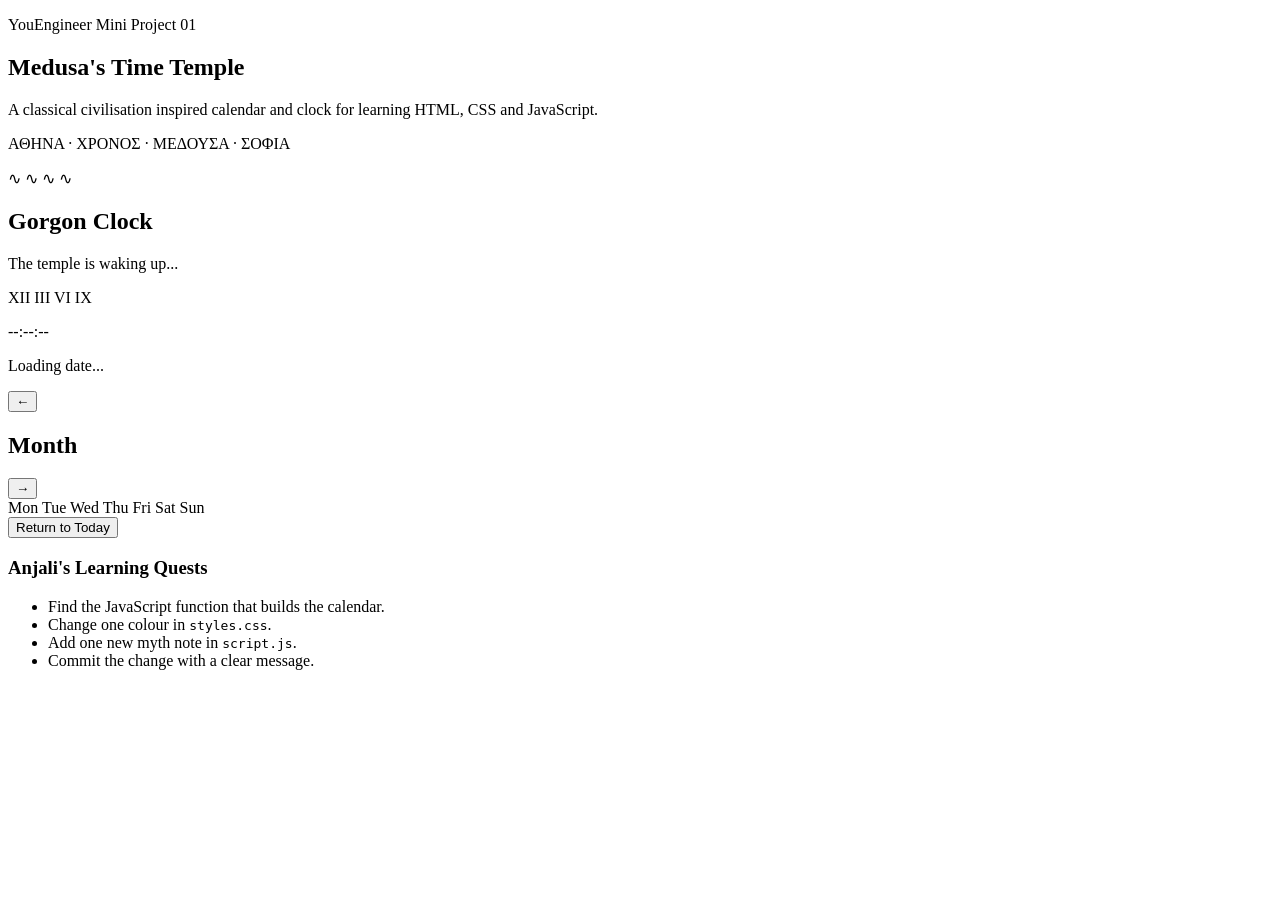
==== index.html @ f4bef161 "Add Medusa calendar clock entry page" ====
<!DOCTYPE html>
<html lang="en">
<head>
  <meta charset="UTF-8" />
  <meta name="viewport" content="width=device-width, initial-scale=1.0" />
  <title>Medusa's Time Temple</title>
  <link rel="stylesheet" href="styles.css" />
  <script src="script.js" defer></script>
</head>
<body>
  <main class="temple-shell">
    <section class="hero">
      <p class="eyebrow">YouEngineer Mini Project 01</p>
      <h1>Medusa's Time Temple</h1>
      <p class="subtitle">
        A classical civilisation inspired calendar and clock for learning HTML, CSS and JavaScript.
      </p>
      <p class="frieze">ΑΘΗΝΑ · ΧΡΟΝΟΣ · ΜΕΔΟΥΣΑ · ΣΟΦΙΑ</p>
    </section>

    <section class="dashboard" aria-label="Medusa calendar and clock dashboard">
      <article class="panel medusa-panel">
        <div class="medusa-art" aria-hidden="true">
          <span class="snake snake-one">∿</span>
          <span class="snake snake-two">∿</span>
          <span class="snake snake-three">∿</span>
          <span class="snake snake-four">∿</span>
          <div class="face">
            <div class="eye left-eye"></div>
            <div class="eye right-eye"></div>
            <div class="nose"></div>
            <div class="mouth"></div>
          </div>
        </div>

        <h2>Gorgon Clock</h2>
        <p class="myth-note" id="mythNote">The temple is waking up...</p>

        <div class="clock" aria-label="Analogue clock">
          <div class="clock-ring"></div>
          <div class="hand hour-hand" id="hourHand"></div>
          <div class="hand minute-hand" id="minuteHand"></div>
          <div class="hand second-hand" id="secondHand"></div>
          <div class="clock-centre"></div>
          <span class="clock-number twelve">XII</span>
          <span class="clock-number three">III</span>
          <span class="clock-number six">VI</span>
          <span class="clock-number nine">IX</span>
        </div>

        <p class="digital-time" id="digitalTime">--:--:--</p>
        <p class="digital-date" id="digitalDate">Loading date...</p>
      </article>

      <article class="panel calendar-panel">
        <div class="calendar-header">
          <button type="button" id="previousMonth" aria-label="Previous month">←</button>
          <h2 id="monthTitle">Month</h2>
          <button type="button" id="nextMonth" aria-label="Next month">→</button>
        </div>

        <div class="calendar-grid weekday-row" aria-hidden="true">
          <span>Mon</span>
          <span>Tue</span>
          <span>Wed</span>
          <span>Thu</span>
          <span>Fri</span>
          <span>Sat</span>
          <span>Sun</span>
        </div>

        <div class="calendar-grid days-grid" id="calendarDays" aria-label="Calendar days"></div>

        <button type="button" class="today-button" id="todayButton">Return to Today</button>

        <section class="quest-box" aria-label="Learning quests">
          <h3>Anjali's Learning Quests</h3>
          <ul>
            <li>Find the JavaScript function that builds the calendar.</li>
            <li>Change one colour in <code>styles.css</code>.</li>
            <li>Add one new myth note in <code>script.js</code>.</li>
            <li>Commit the change with a clear message.</li>
          </ul>
        </section>
      </article>
    </section>
  </main>
</body>
</html>
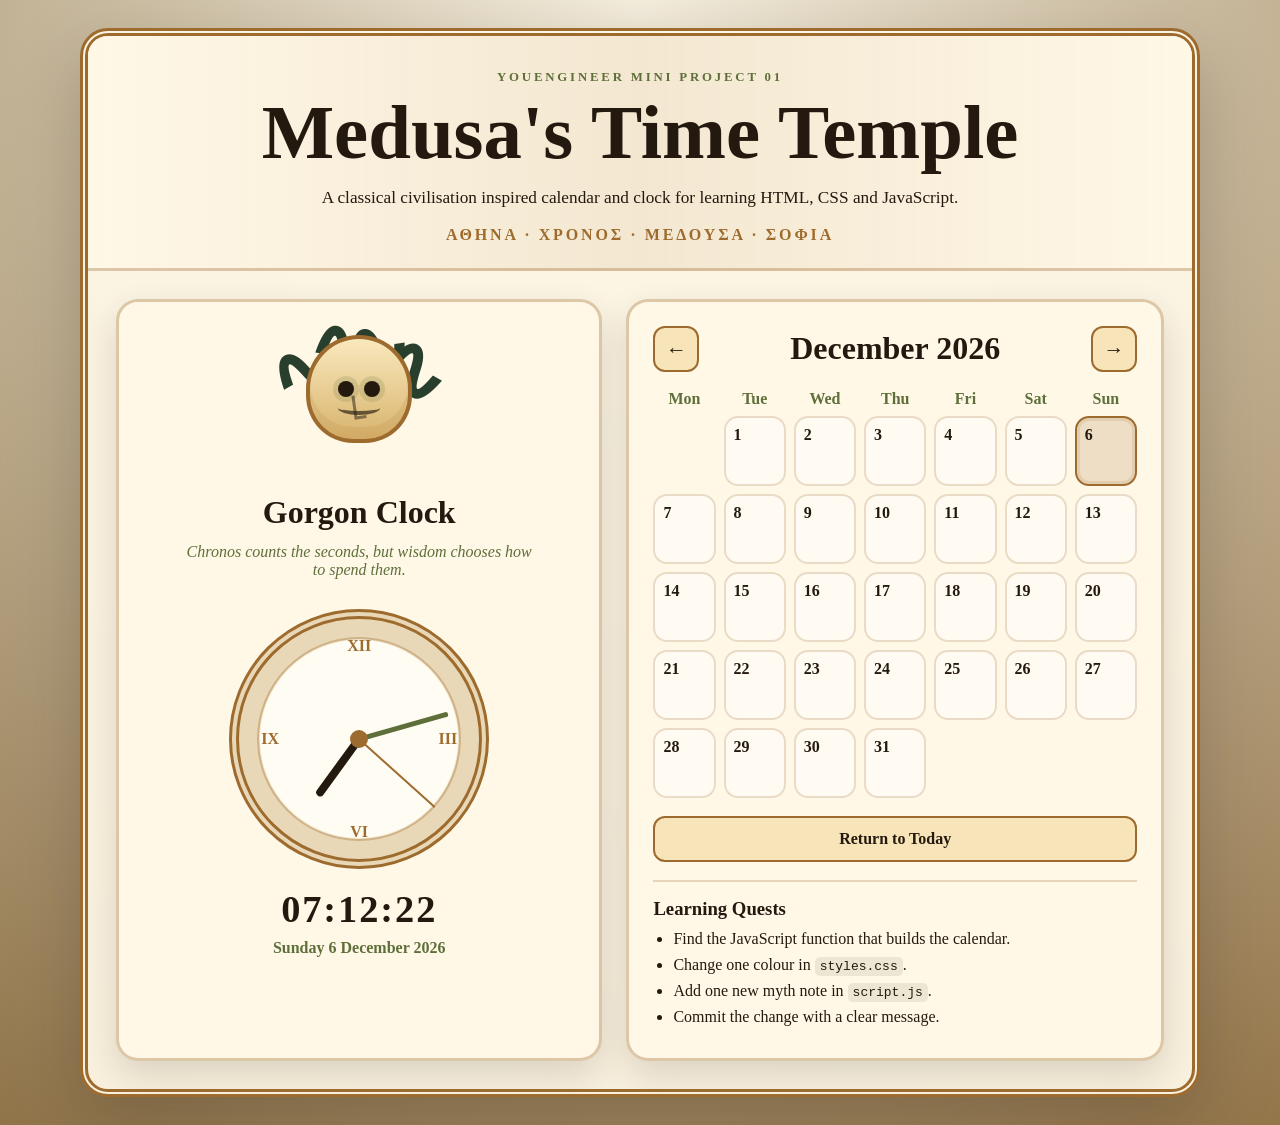
==== commit 784b799b: "Remove personal names from page" ====
--- a/index.html
+++ b/index.html
@@ -74,7 +74,7 @@
         <button type="button" class="today-button" id="todayButton">Return to Today</button>
 
         <section class="quest-box" aria-label="Learning quests">
-          <h3>Anjali's Learning Quests</h3>
+          <h3>Learning Quests</h3>
           <ul>
             <li>Find the JavaScript function that builds the calendar.</li>
             <li>Change one colour in <code>styles.css</code>.</li>
--- a/styles.css
+++ b/styles.css
@@ -0,0 +1,415 @@
+:root {
+  --ink: #24190f;
+  --marble: #fff8e7;
+  --stone: #e9d8b7;
+  --bronze: #9e6b2e;
+  --olive: #5f6f3a;
+  --snake: #273f2c;
+  --shade: rgba(36, 25, 15, 0.25);
+}
+
+* {
+  box-sizing: border-box;
+}
+
+body {
+  margin: 0;
+  min-height: 100vh;
+  font-family: Georgia, "Times New Roman", serif;
+  color: var(--ink);
+  background:
+    radial-gradient(circle at top, rgba(255, 248, 231, 0.96), rgba(171, 137, 86, 0.78)),
+    linear-gradient(135deg, #1b231a, #40301f);
+  padding: 28px;
+}
+
+.temple-shell {
+  max-width: 1120px;
+  margin: 0 auto;
+  background: rgba(255, 248, 231, 0.94);
+  border: 8px double var(--bronze);
+  border-radius: 28px;
+  overflow: hidden;
+  box-shadow: 0 24px 70px var(--shade);
+}
+
+.hero {
+  text-align: center;
+  padding: 34px 24px 24px;
+  border-bottom: 3px solid rgba(158, 107, 46, 0.35);
+  background:
+    linear-gradient(90deg, transparent, rgba(158, 107, 46, 0.12), transparent),
+    var(--marble);
+}
+
+.eyebrow {
+  margin: 0 0 10px;
+  color: var(--olive);
+  font-size: 0.8rem;
+  font-weight: bold;
+  letter-spacing: 0.22em;
+  text-transform: uppercase;
+}
+
+h1 {
+  margin: 0;
+  font-size: clamp(2.3rem, 6vw, 5rem);
+  line-height: 1;
+}
+
+.subtitle {
+  max-width: 720px;
+  margin: 16px auto 0;
+  font-size: 1.08rem;
+}
+
+.frieze {
+  margin: 18px 0 0;
+  color: var(--bronze);
+  font-weight: bold;
+  letter-spacing: 0.18em;
+}
+
+.dashboard {
+  display: grid;
+  grid-template-columns: 0.95fr 1.05fr;
+  gap: 24px;
+  padding: 28px;
+}
+
+.panel {
+  background: var(--marble);
+  border: 3px solid rgba(158, 107, 46, 0.35);
+  border-radius: 22px;
+  padding: 24px;
+  box-shadow: 0 14px 35px rgba(36, 25, 15, 0.14);
+}
+
+.panel h2 {
+  margin: 0 0 12px;
+  font-size: 2rem;
+}
+
+.medusa-panel {
+  text-align: center;
+}
+
+.medusa-art {
+  position: relative;
+  width: 180px;
+  height: 150px;
+  margin: 0 auto 18px;
+}
+
+.face {
+  position: absolute;
+  left: 50%;
+  top: 42%;
+  width: 106px;
+  height: 108px;
+  transform: translate(-50%, -50%);
+  border: 4px solid var(--bronze);
+  border-radius: 52% 52% 46% 46%;
+  background: linear-gradient(#f9e8bd, #d8b36c);
+  box-shadow: inset 0 -12px 0 rgba(158, 107, 46, 0.12);
+}
+
+.snake {
+  position: absolute;
+  color: var(--snake);
+  font-size: 5.2rem;
+  font-weight: bold;
+  line-height: 1;
+}
+
+.snake-one {
+  left: 0;
+  top: 4px;
+  transform: rotate(-30deg);
+}
+
+.snake-two {
+  right: 0;
+  top: 4px;
+  transform: rotate(30deg);
+}
+
+.snake-three {
+  left: 38px;
+  top: -16px;
+  transform: rotate(8deg);
+}
+
+.snake-four {
+  right: 38px;
+  top: -16px;
+  transform: rotate(-8deg);
+}
+
+.eye {
+  position: absolute;
+  top: 42px;
+  width: 16px;
+  height: 16px;
+  border-radius: 50%;
+  background: var(--ink);
+  box-shadow: 0 0 0 5px rgba(95, 111, 58, 0.18);
+}
+
+.left-eye {
+  left: 28px;
+}
+
+.right-eye {
+  right: 28px;
+}
+
+.nose {
+  position: absolute;
+  left: 50%;
+  top: 56px;
+  width: 12px;
+  height: 24px;
+  border-left: 3px solid rgba(36, 25, 15, 0.5);
+  border-bottom: 3px solid rgba(36, 25, 15, 0.5);
+  transform: translateX(-50%) rotate(-8deg);
+}
+
+.mouth {
+  position: absolute;
+  left: 50%;
+  bottom: 24px;
+  width: 42px;
+  height: 14px;
+  border-bottom: 4px solid rgba(36, 25, 15, 0.65);
+  border-radius: 50%;
+  transform: translateX(-50%);
+}
+
+.myth-note {
+  min-height: 48px;
+  margin: 0 auto 18px;
+  max-width: 360px;
+  color: var(--olive);
+  font-style: italic;
+}
+
+.clock {
+  position: relative;
+  width: 260px;
+  height: 260px;
+  margin: 0 auto 18px;
+  border: 10px double var(--bronze);
+  border-radius: 50%;
+  background:
+    radial-gradient(circle, #fffdf3 0 58%, #e9d8b7 59% 100%);
+}
+
+.clock-ring {
+  position: absolute;
+  inset: 18px;
+  border: 2px solid rgba(158, 107, 46, 0.35);
+  border-radius: 50%;
+}
+
+.hand {
+  position: absolute;
+  left: 50%;
+  bottom: 50%;
+  transform-origin: bottom center;
+  border-radius: 999px;
+}
+
+.hour-hand {
+  width: 8px;
+  height: 70px;
+  margin-left: -4px;
+  background: var(--ink);
+}
+
+.minute-hand {
+  width: 5px;
+  height: 92px;
+  margin-left: -2.5px;
+  background: var(--olive);
+}
+
+.second-hand {
+  width: 2px;
+  height: 102px;
+  margin-left: -1px;
+  background: var(--bronze);
+}
+
+.clock-centre {
+  position: absolute;
+  left: 50%;
+  top: 50%;
+  width: 18px;
+  height: 18px;
+  border-radius: 50%;
+  background: var(--bronze);
+  transform: translate(-50%, -50%);
+}
+
+.clock-number {
+  position: absolute;
+  font-weight: bold;
+  color: var(--bronze);
+}
+
+.twelve {
+  top: 18px;
+  left: 50%;
+  transform: translateX(-50%);
+}
+
+.three {
+  right: 22px;
+  top: 50%;
+  transform: translateY(-50%);
+}
+
+.six {
+  bottom: 18px;
+  left: 50%;
+  transform: translateX(-50%);
+}
+
+.nine {
+  left: 22px;
+  top: 50%;
+  transform: translateY(-50%);
+}
+
+.digital-time {
+  margin: 0;
+  font-size: 2.4rem;
+  font-weight: bold;
+  letter-spacing: 0.05em;
+}
+
+.digital-date {
+  margin: 8px 0 0;
+  color: var(--olive);
+  font-weight: bold;
+}
+
+.calendar-header {
+  display: grid;
+  grid-template-columns: 46px 1fr 46px;
+  gap: 12px;
+  align-items: center;
+  margin-bottom: 18px;
+}
+
+.calendar-header h2 {
+  margin: 0;
+  text-align: center;
+}
+
+button {
+  border: 2px solid var(--bronze);
+  border-radius: 12px;
+  background: #f7e4b9;
+  color: var(--ink);
+  font: inherit;
+  font-weight: bold;
+  cursor: pointer;
+  transition: transform 160ms ease, box-shadow 160ms ease;
+}
+
+button:hover,
+button:focus-visible {
+  transform: translateY(-2px);
+  box-shadow: 0 8px 14px rgba(36, 25, 15, 0.18);
+}
+
+.calendar-header button {
+  height: 46px;
+  font-size: 1.3rem;
+}
+
+.calendar-grid {
+  display: grid;
+  grid-template-columns: repeat(7, 1fr);
+  gap: 8px;
+}
+
+.weekday-row {
+  margin-bottom: 8px;
+  text-align: center;
+  color: var(--olive);
+  font-weight: bold;
+}
+
+.day {
+  min-height: 70px;
+  padding: 8px;
+  border: 2px solid rgba(158, 107, 46, 0.22);
+  border-radius: 14px;
+  background: rgba(255, 255, 255, 0.45);
+  font-weight: bold;
+}
+
+.day.empty {
+  background: transparent;
+  border-color: transparent;
+}
+
+.day.today {
+  border-color: var(--bronze);
+  background: rgba(158, 107, 46, 0.18);
+  box-shadow: inset 0 0 0 3px rgba(158, 107, 46, 0.15);
+}
+
+.today-button {
+  width: 100%;
+  margin: 18px 0;
+  padding: 12px 16px;
+}
+
+.quest-box {
+  border-top: 2px solid rgba(158, 107, 46, 0.25);
+  padding-top: 16px;
+}
+
+.quest-box h3 {
+  margin: 0 0 10px;
+}
+
+.quest-box ul {
+  margin: 0;
+  padding-left: 20px;
+}
+
+.quest-box li {
+  margin: 8px 0;
+}
+
+code {
+  background: rgba(95, 111, 58, 0.12);
+  padding: 2px 5px;
+  border-radius: 5px;
+}
+
+@media (max-width: 840px) {
+  body {
+    padding: 14px;
+  }
+
+  .dashboard {
+    grid-template-columns: 1fr;
+    padding: 18px;
+  }
+
+  .clock {
+    width: 230px;
+    height: 230px;
+  }
+
+  .day {
+    min-height: 54px;
+    padding: 6px;
+  }
+}
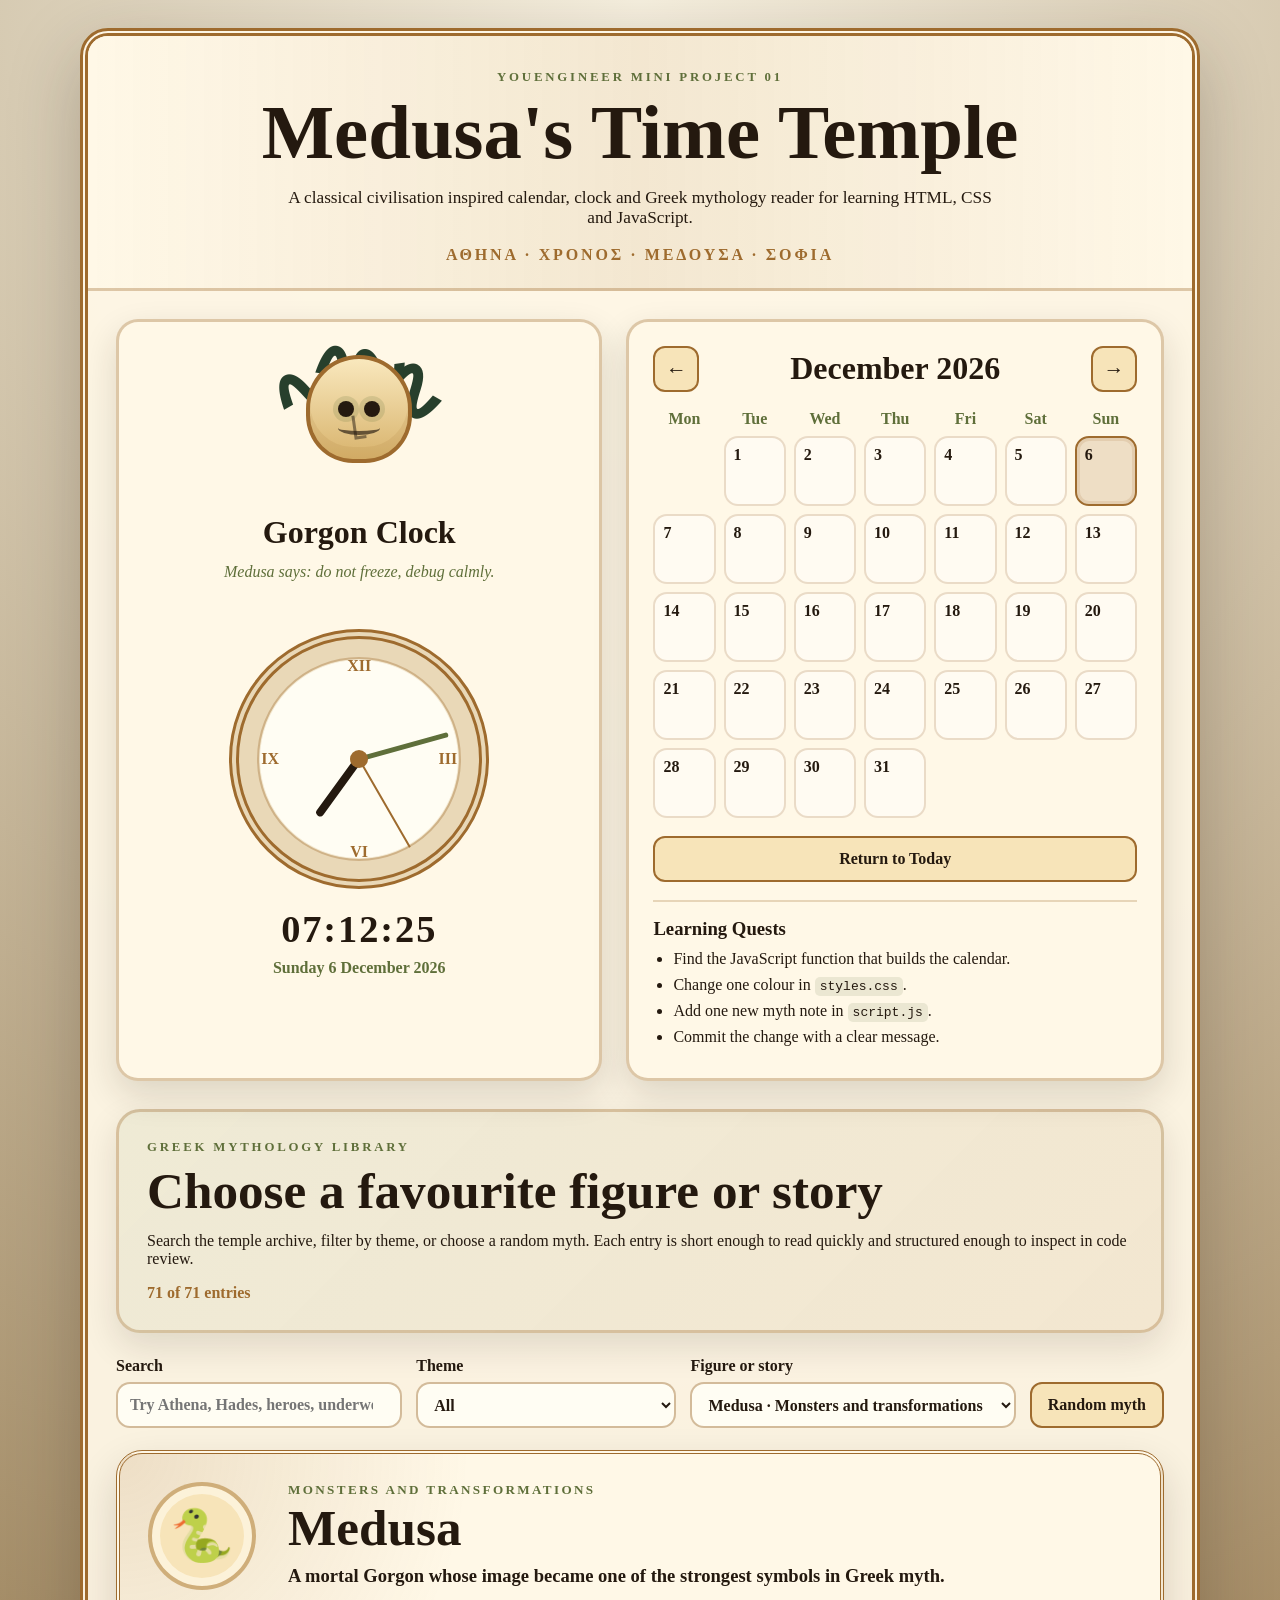
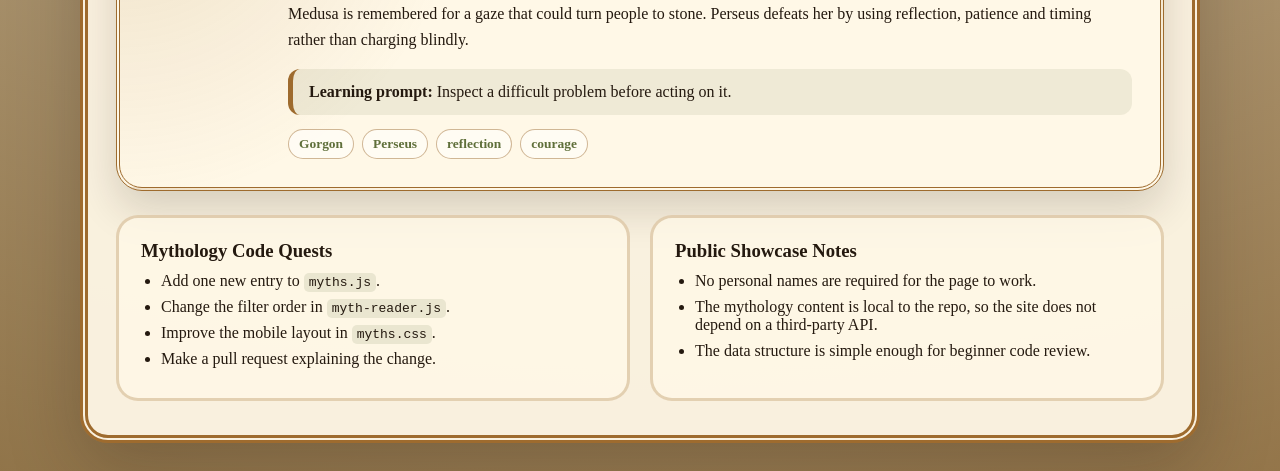
==== commit 7e0947df: "Add mythology reader interface" ====
--- a/index.html
+++ b/index.html
@@ -5,7 +5,10 @@
   <meta name="viewport" content="width=device-width, initial-scale=1.0" />
   <title>Medusa's Time Temple</title>
   <link rel="stylesheet" href="styles.css" />
+  <link rel="stylesheet" href="myths.css" />
+  <script src="myths.js" defer></script>
   <script src="script.js" defer></script>
+  <script src="myth-reader.js" defer></script>
 </head>
 <body>
   <main class="temple-shell">
@@ -13,7 +16,7 @@
       <p class="eyebrow">YouEngineer Mini Project 01</p>
       <h1>Medusa's Time Temple</h1>
       <p class="subtitle">
-        A classical civilisation inspired calendar and clock for learning HTML, CSS and JavaScript.
+        A classical civilisation inspired calendar, clock and Greek mythology reader for learning HTML, CSS and JavaScript.
       </p>
       <p class="frieze">ΑΘΗΝΑ · ΧΡΟΝΟΣ · ΜΕΔΟΥΣΑ · ΣΟΦΙΑ</p>
     </section>
@@ -84,6 +87,69 @@
         </section>
       </article>
     </section>
+
+    <section class="myth-library" aria-label="Greek mythology library">
+      <div class="library-intro">
+        <p class="eyebrow">Greek Mythology Library</p>
+        <h2>Choose a favourite figure or story</h2>
+        <p>
+          Search the temple archive, filter by theme, or choose a random myth. Each entry is short enough to read quickly and structured enough to inspect in code review.
+        </p>
+        <p class="entry-count" id="mythCount">Loading mythology entries...</p>
+      </div>
+
+      <div class="library-controls" aria-label="Mythology selection controls">
+        <label class="control-group">
+          Search
+          <input id="mythSearch" type="search" placeholder="Try Athena, Hades, heroes, underworld..." />
+        </label>
+
+        <label class="control-group">
+          Theme
+          <select id="mythGroup" aria-label="Choose mythology theme"></select>
+        </label>
+
+        <label class="control-group">
+          Figure or story
+          <select id="mythSelect" aria-label="Choose mythology entry"></select>
+        </label>
+
+        <button type="button" class="random-button" id="randomMyth">Random myth</button>
+      </div>
+
+      <article class="myth-card" aria-live="polite">
+        <div class="myth-symbol" id="mythSymbol" aria-hidden="true">🏛️</div>
+        <div>
+          <p class="myth-category" id="mythCategory">Greek mythology</p>
+          <h2 id="mythName">Loading...</h2>
+          <p class="myth-summary" id="mythSummary">Preparing the archive.</p>
+          <p class="myth-story" id="mythStory"></p>
+          <p class="learning-line"><strong>Learning prompt:</strong> <span id="mythLesson"></span></p>
+          <div class="tag-row" id="mythTags" aria-label="Mythology tags"></div>
+        </div>
+      </article>
+
+      <div class="library-footer">
+        <section class="quest-box" aria-label="Mythology code quests">
+          <h3>Mythology Code Quests</h3>
+          <ul>
+            <li>Add one new entry to <code>myths.js</code>.</li>
+            <li>Change the filter order in <code>myth-reader.js</code>.</li>
+            <li>Improve the mobile layout in <code>myths.css</code>.</li>
+            <li>Make a pull request explaining the change.</li>
+          </ul>
+        </section>
+
+        <section class="quest-box" aria-label="Public showcase notes">
+          <h3>Public Showcase Notes</h3>
+          <ul>
+            <li>No personal names are required for the page to work.</li>
+            <li>The mythology content is local to the repo, so the site does not depend on a third-party API.</li>
+            <li>The data structure is simple enough for beginner code review.</li>
+          </ul>
+        </section>
+      </div>
+    </section>
   </main>
 </body>
 </html>
--- a/myths.css
+++ b/myths.css
@@ -0,0 +1,195 @@
+.myth-library {
+  padding: 0 28px 34px;
+}
+
+.library-intro {
+  padding: 28px;
+  margin: 0 0 24px;
+  border: 3px solid rgba(158, 107, 46, 0.32);
+  border-radius: 24px;
+  background:
+    linear-gradient(135deg, rgba(95, 111, 58, 0.1), rgba(158, 107, 46, 0.12)),
+    var(--marble);
+  box-shadow: 0 14px 35px rgba(36, 25, 15, 0.12);
+}
+
+.library-intro h2 {
+  margin: 0 0 10px;
+  font-size: clamp(2rem, 4vw, 3.6rem);
+  line-height: 1;
+}
+
+.library-intro p:last-child {
+  max-width: 780px;
+  margin-bottom: 0;
+}
+
+.library-controls {
+  display: grid;
+  grid-template-columns: 1.1fr 1fr 1.25fr auto;
+  gap: 14px;
+  align-items: end;
+  margin-bottom: 22px;
+}
+
+.control-group {
+  display: grid;
+  gap: 7px;
+  font-weight: bold;
+}
+
+.control-group input,
+.control-group select {
+  width: 100%;
+  min-height: 46px;
+  border: 2px solid rgba(158, 107, 46, 0.45);
+  border-radius: 14px;
+  background: #fffdf3;
+  color: var(--ink);
+  font: inherit;
+  padding: 10px 12px;
+}
+
+.random-button {
+  min-height: 46px;
+  padding: 10px 16px;
+  white-space: nowrap;
+}
+
+.myth-card {
+  display: grid;
+  grid-template-columns: 116px 1fr;
+  gap: 24px;
+  align-items: start;
+  padding: 28px;
+  border: 4px double var(--bronze);
+  border-radius: 26px;
+  background:
+    radial-gradient(circle at top left, rgba(158, 107, 46, 0.18), transparent 32%),
+    var(--marble);
+  box-shadow: 0 18px 42px rgba(36, 25, 15, 0.16);
+}
+
+.myth-symbol {
+  display: grid;
+  place-items: center;
+  width: 108px;
+  height: 108px;
+  border: 4px solid rgba(158, 107, 46, 0.45);
+  border-radius: 50%;
+  background: #f7e4b9;
+  font-size: 3.2rem;
+  box-shadow: inset 0 0 0 8px rgba(255, 248, 231, 0.7);
+}
+
+.myth-card h2 {
+  margin: 4px 0 12px;
+  font-size: clamp(2rem, 4vw, 3.4rem);
+  line-height: 1;
+}
+
+.myth-category {
+  margin: 0;
+  color: var(--olive);
+  font-size: 0.82rem;
+  font-weight: bold;
+  letter-spacing: 0.18em;
+  text-transform: uppercase;
+}
+
+.myth-summary {
+  margin: 0 0 14px;
+  font-size: 1.16rem;
+  font-weight: bold;
+}
+
+.myth-story {
+  margin: 0 0 16px;
+  line-height: 1.62;
+}
+
+.learning-line {
+  margin: 0 0 14px;
+  padding: 14px 16px;
+  border-left: 5px solid var(--bronze);
+  border-radius: 12px;
+  background: rgba(95, 111, 58, 0.1);
+}
+
+.tag-row {
+  display: flex;
+  flex-wrap: wrap;
+  gap: 8px;
+  margin-top: 12px;
+}
+
+.myth-tag {
+  border: 1px solid rgba(158, 107, 46, 0.48);
+  border-radius: 999px;
+  background: rgba(255, 255, 255, 0.52);
+  padding: 6px 10px;
+  color: var(--olive);
+  font-size: 0.84rem;
+  font-weight: bold;
+}
+
+.library-footer {
+  display: grid;
+  grid-template-columns: 1fr 1fr;
+  gap: 20px;
+  margin-top: 24px;
+}
+
+.library-footer .quest-box {
+  border: 3px solid rgba(158, 107, 46, 0.28);
+  border-radius: 22px;
+  padding: 22px;
+  background: rgba(255, 248, 231, 0.75);
+}
+
+.entry-count {
+  margin: 8px 0 0;
+  color: var(--bronze);
+  font-weight: bold;
+}
+
+@media (max-width: 980px) {
+  .library-controls {
+    grid-template-columns: 1fr 1fr;
+  }
+
+  .random-button {
+    grid-column: span 2;
+  }
+
+  .library-footer {
+    grid-template-columns: 1fr;
+  }
+}
+
+@media (max-width: 680px) {
+  .myth-library {
+    padding: 0 18px 24px;
+  }
+
+  .library-controls {
+    grid-template-columns: 1fr;
+  }
+
+  .random-button {
+    grid-column: auto;
+  }
+
+  .myth-card {
+    grid-template-columns: 1fr;
+    text-align: center;
+  }
+
+  .myth-symbol {
+    margin: 0 auto;
+  }
+
+  .tag-row {
+    justify-content: center;
+  }
+}
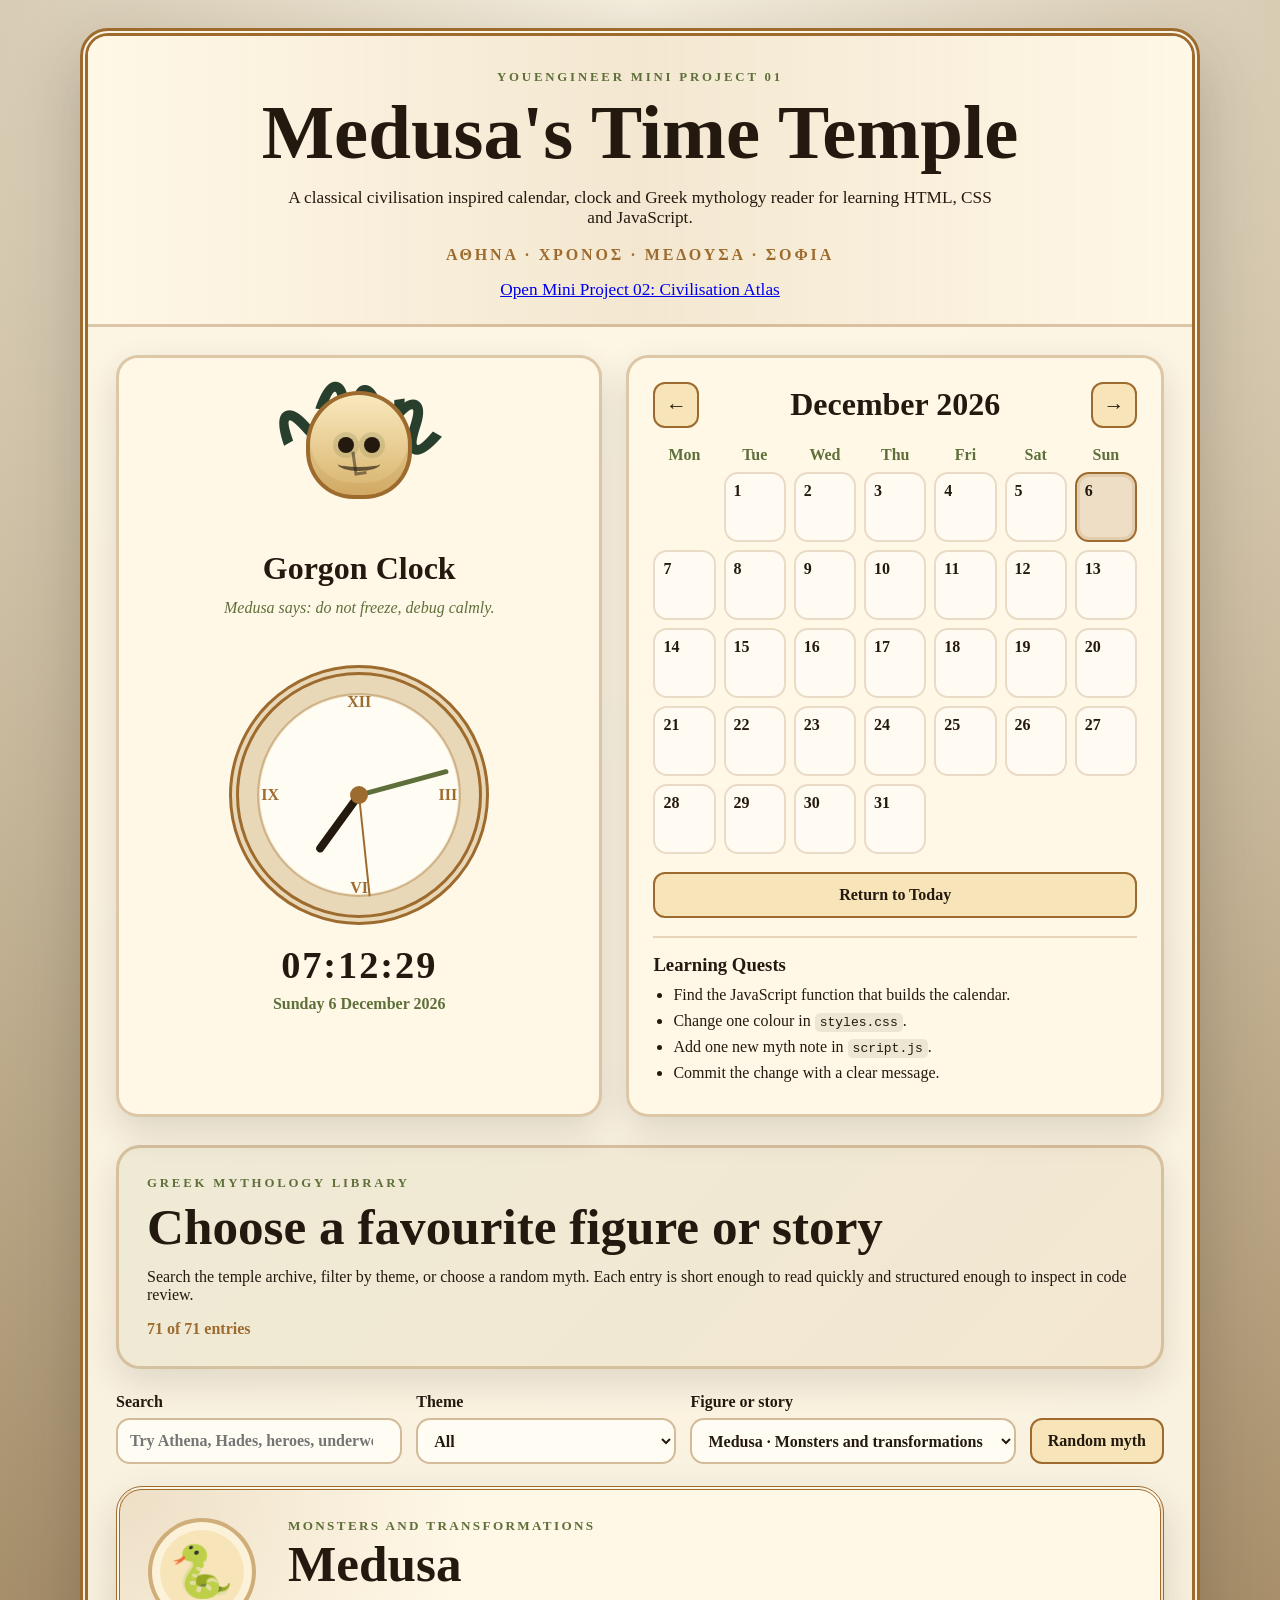
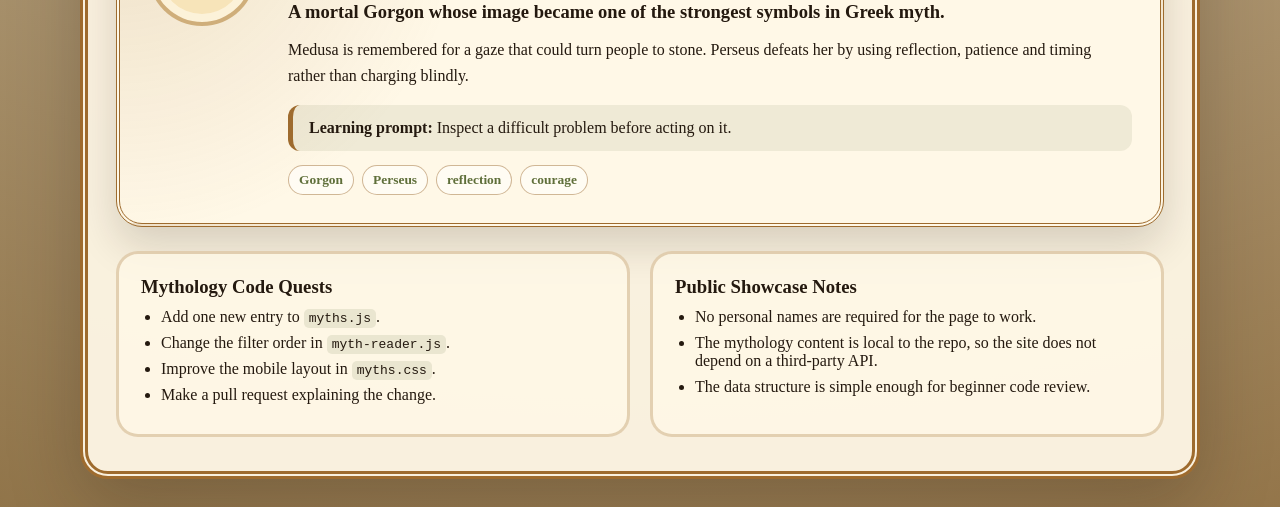
==== commit 3a5a351c: "Link civilisation atlas from main page" ====
--- a/index.html
+++ b/index.html
@@ -19,6 +19,9 @@
         A classical civilisation inspired calendar, clock and Greek mythology reader for learning HTML, CSS and JavaScript.
       </p>
       <p class="frieze">ΑΘΗΝΑ · ΧΡΟΝΟΣ · ΜΕΔΟΥΣΑ · ΣΟΦΙΑ</p>
+      <p class="subtitle">
+        <a href="civilisation-map.html">Open Mini Project 02: Civilisation Atlas</a>
+      </p>
     </section>
 
     <section class="dashboard" aria-label="Medusa calendar and clock dashboard">
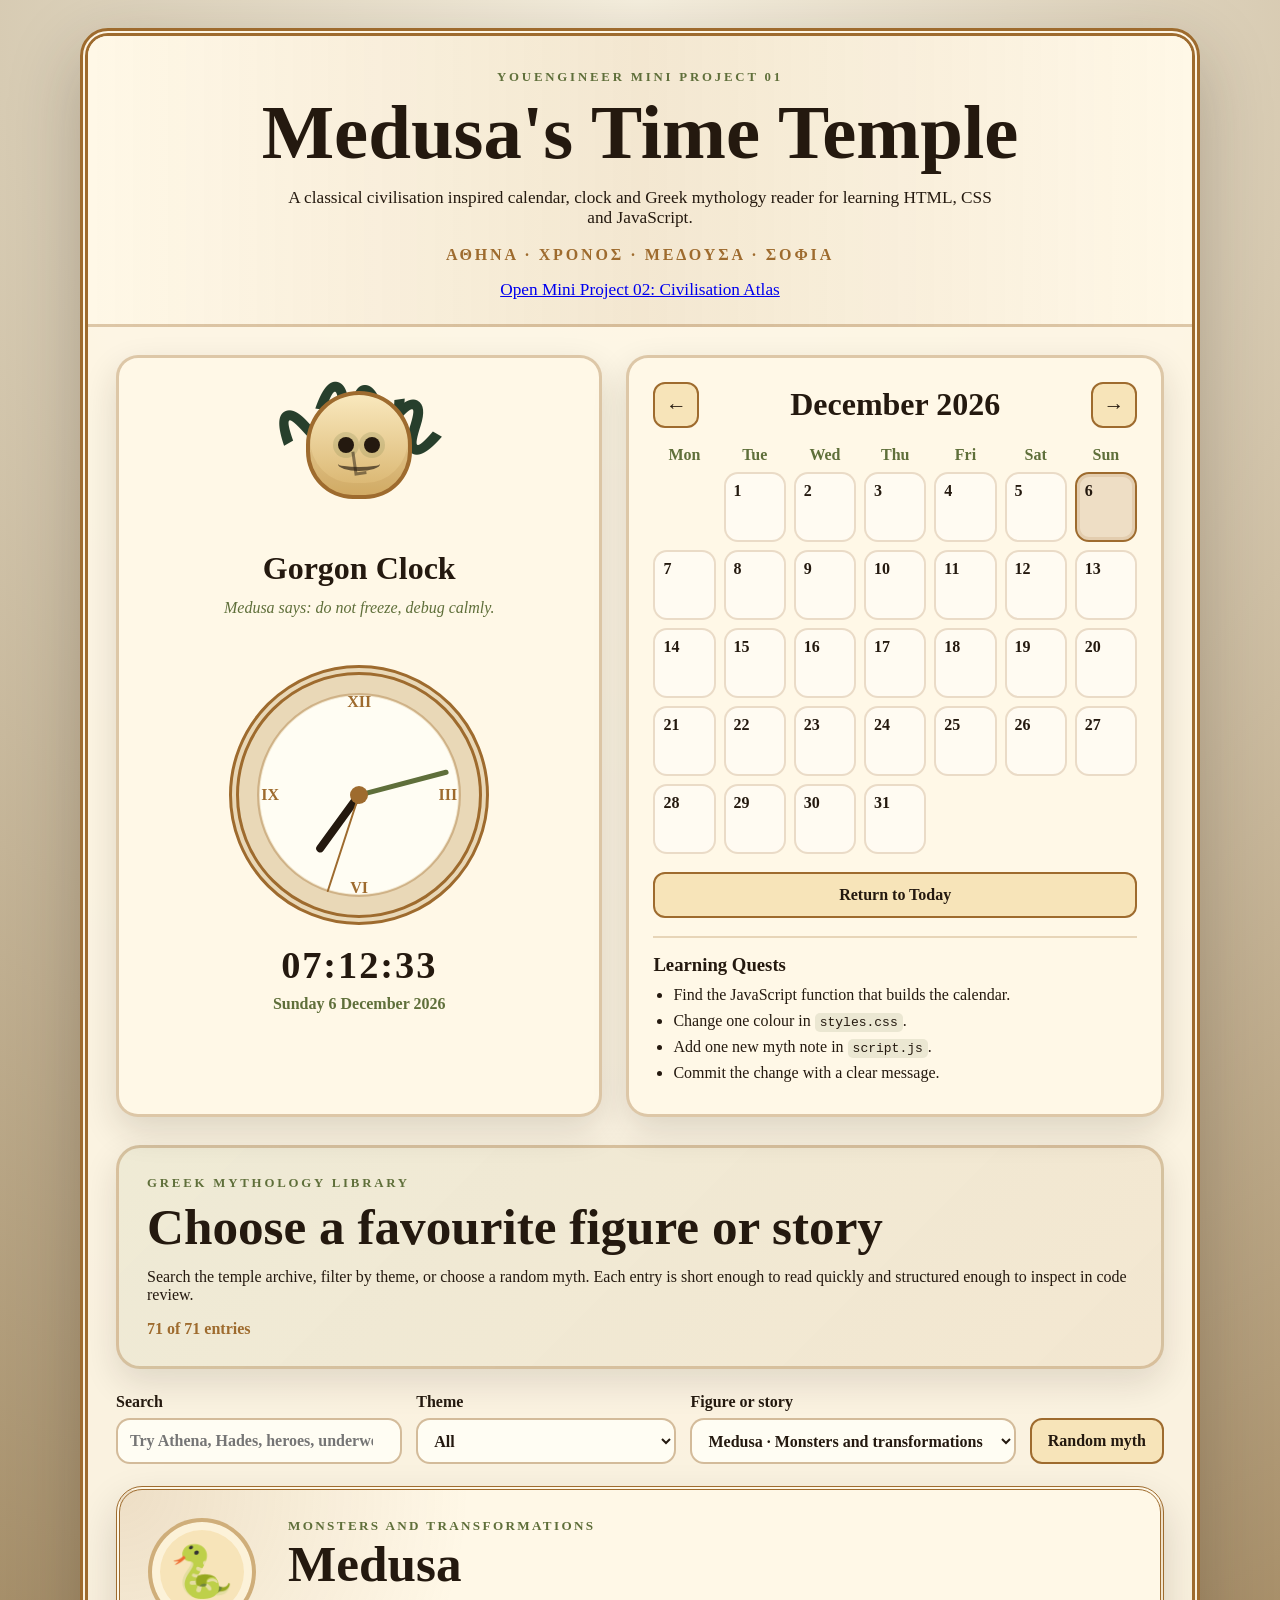
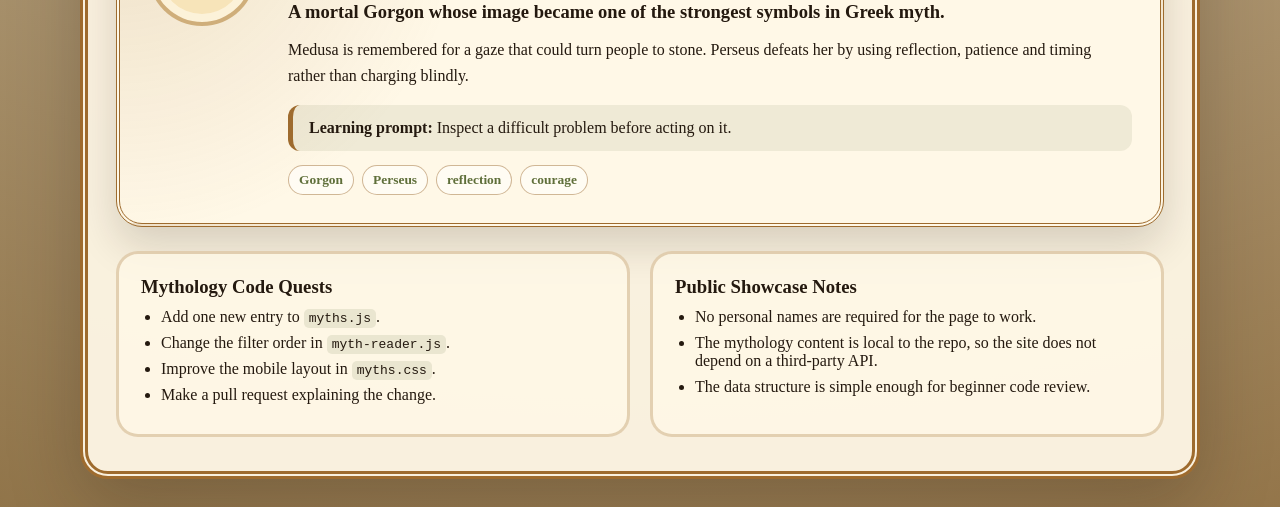
==== commit 07175eac: "Link root page to Civilisation Atlas" ====
--- a/index.html
+++ b/index.html
@@ -20,7 +20,7 @@
       </p>
       <p class="frieze">ΑΘΗΝΑ · ΧΡΟΝΟΣ · ΜΕΔΟΥΣΑ · ΣΟΦΙΑ</p>
       <p class="subtitle">
-        <a href="civilisation-map.html">Open Mini Project 02: Civilisation Atlas</a>
+        <a href="civilisation-atlas/">Open Mini Project 02: Civilisation Atlas</a>
       </p>
     </section>
 
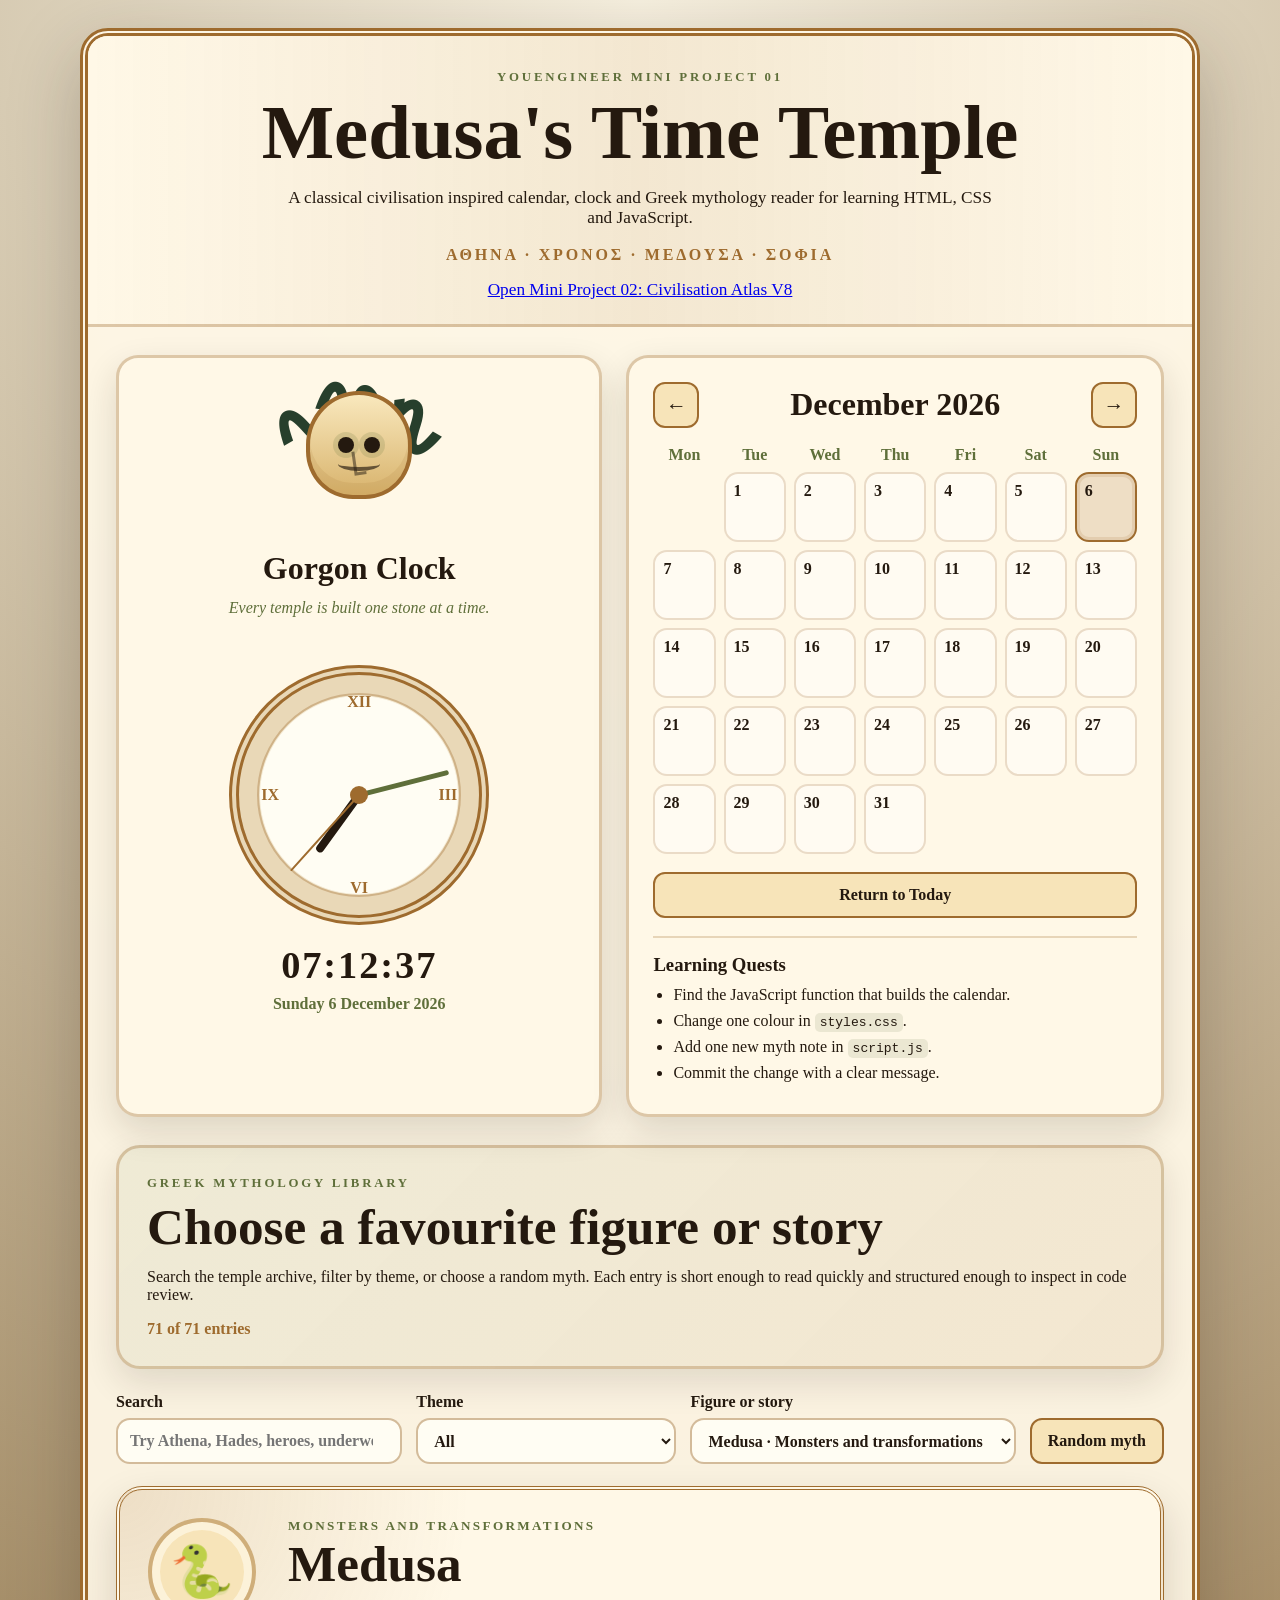
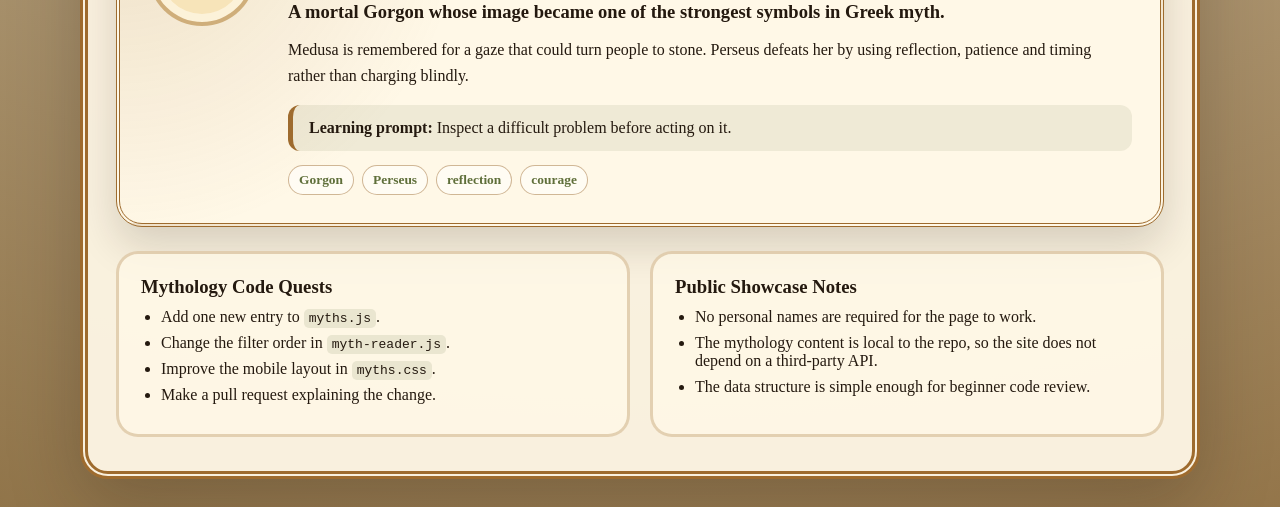
==== commit 098df18c: "Point root page to V8 civilisation atlas" ====
--- a/index.html
+++ b/index.html
@@ -20,7 +20,7 @@
       </p>
       <p class="frieze">ΑΘΗΝΑ · ΧΡΟΝΟΣ · ΜΕΔΟΥΣΑ · ΣΟΦΙΑ</p>
       <p class="subtitle">
-        <a href="civilisation-atlas/">Open Mini Project 02: Civilisation Atlas</a>
+        <a href="civilisation-atlas-v8/">Open Mini Project 02: Civilisation Atlas V8</a>
       </p>
     </section>
 
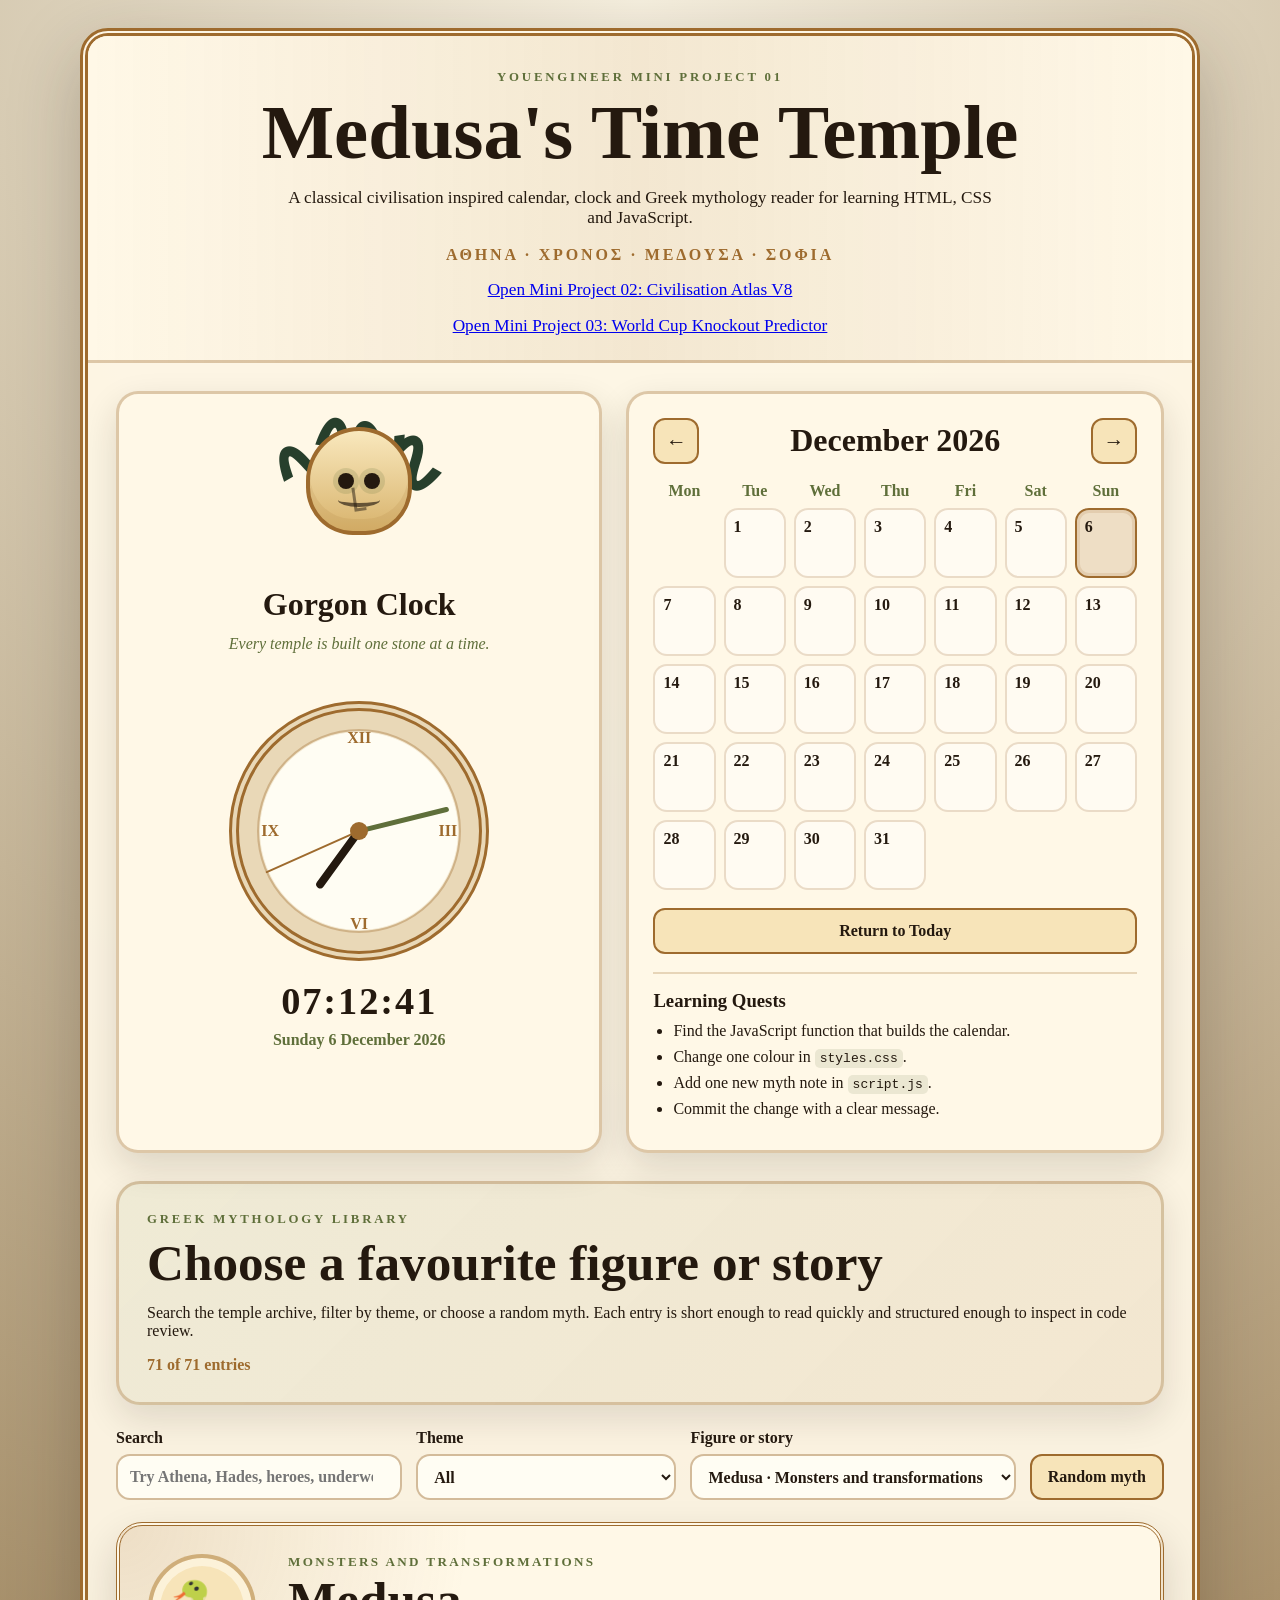
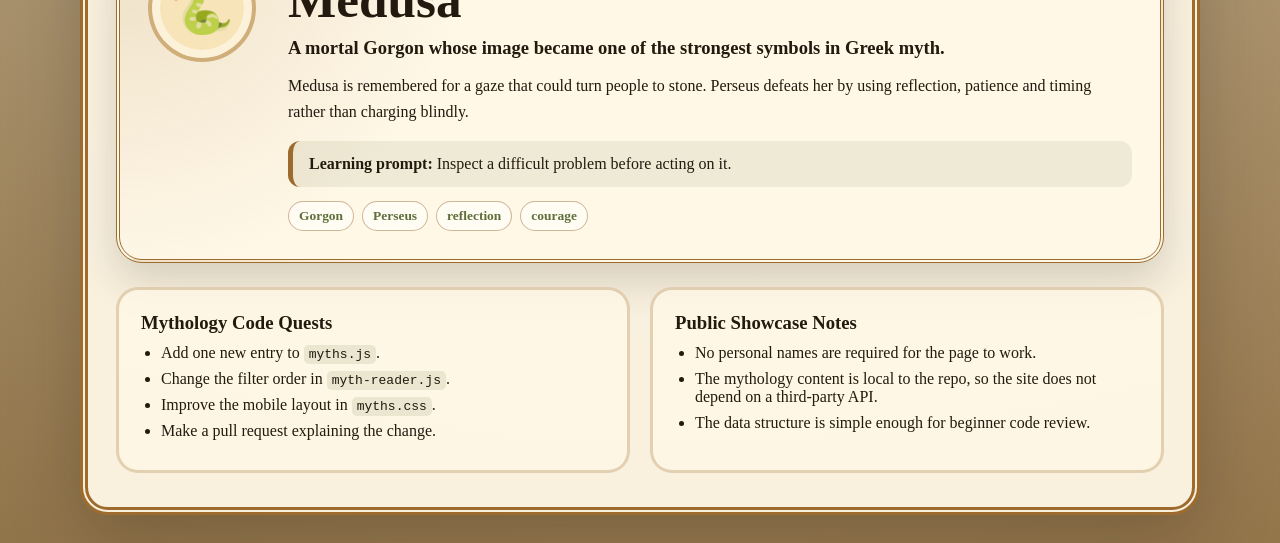
==== commit 2bfd24bc: "Link to World Cup predictor from root page" ====
--- a/index.html
+++ b/index.html
@@ -21,6 +21,9 @@
       <p class="frieze">ΑΘΗΝΑ · ΧΡΟΝΟΣ · ΜΕΔΟΥΣΑ · ΣΟΦΙΑ</p>
       <p class="subtitle">
         <a href="civilisation-atlas-v8/">Open Mini Project 02: Civilisation Atlas V8</a>
+      </p>
+      <p class="subtitle">
+        <a href="world-cup-knockout/">Open Mini Project 03: World Cup Knockout Predictor</a>
       </p>
     </section>
 
